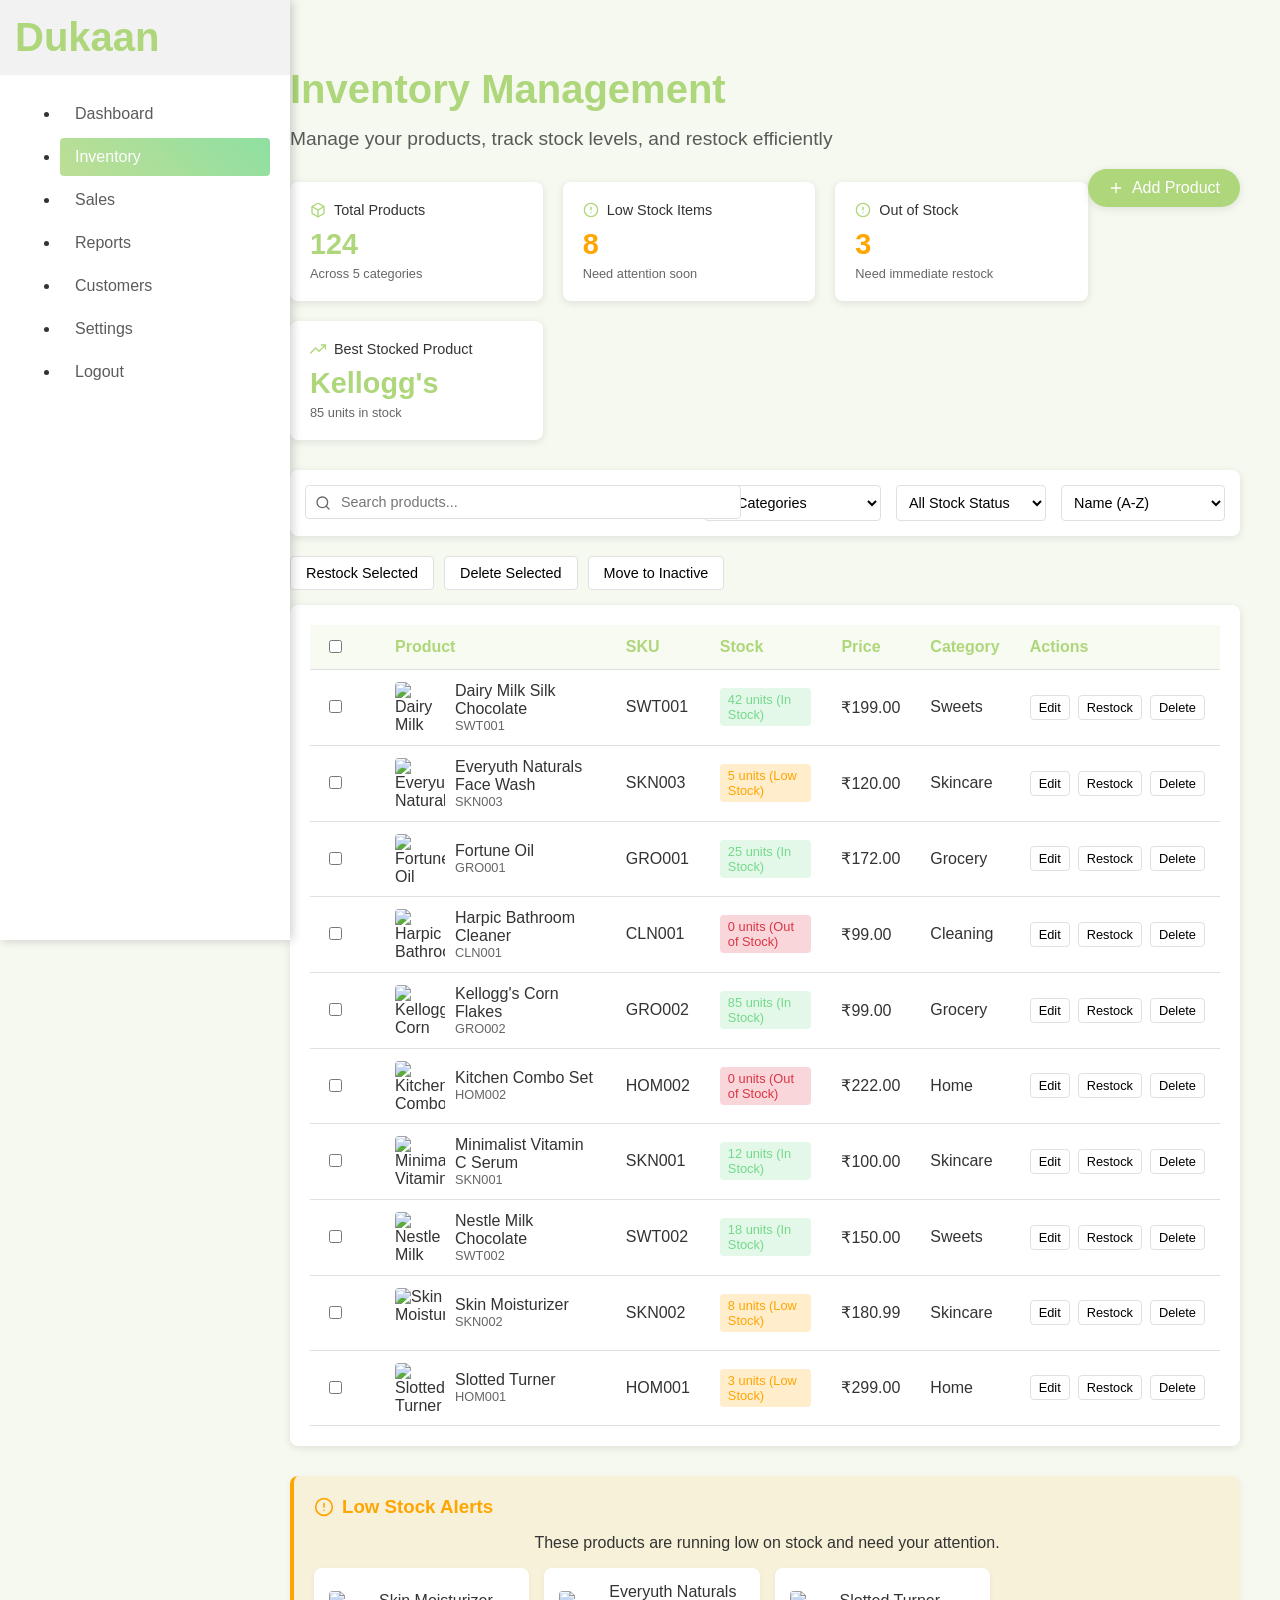
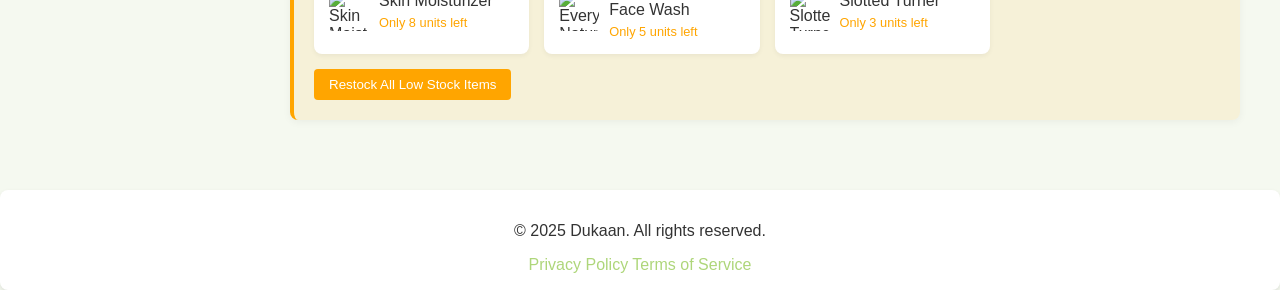
==== Inventory.html @ 8e38083d "Add files via upload" ====
<!DOCTYPE html>
<html lang="en">
<head>
    <meta charset="UTF-8">
    <meta name="viewport" content="width=device-width, initial-scale=1.0">
    <title>Inventory - Dukaan</title>
    <link rel="stylesheet" href="styles.css">
    <link rel="icon" href="fevicon.png" type="image/png">
    <style>
        /* Inventory Page Specific Styles */
        .inventory-cards {
            display: grid;
            grid-template-columns: repeat(auto-fill, minmax(240px, 1fr));
            gap: 20px;
            margin-bottom: 30px;
        }

        .inventory-card {
            background-color: var(--card-bg-color);
            border-radius: 8px;
            padding: 20px;
            box-shadow: 0 2px 8px rgba(0, 0, 0, 0.1);
            transition: all 0.3s ease;
        }

        .inventory-card:hover {
            transform: translateY(-5px);
            box-shadow: 0 5px 15px rgba(0, 0, 0, 0.1);
        }

        .inventory-card-title {
            font-size: 0.9rem;
            color: var(--text-color);
            margin-bottom: 10px;
            display: flex;
            align-items: center;
        }

        .inventory-card-title svg {
            margin-right: 8px;
            color: var(--primary-color);
        }

        .inventory-card-value {
            font-size: 1.8rem;
            font-weight: bold;
            color: var(--primary-color);
            margin-bottom: 5px;
        }

        .inventory-card.warning .inventory-card-value {
            color: var(--accent-color);
        }

        .inventory-card-desc {
            font-size: 0.8rem;
            color: #666;
        }

        .add-product-btn {
            position: sticky;
            top: 20px;
            float: right;
            background-color: var(--primary-color);
            color: white;
            border: none;
            border-radius: 50px;
            padding: 10px 20px;
            font-size: 1rem;
            cursor: pointer;
            display: flex;
            align-items: center;
            box-shadow: 0 2px 10px rgba(0, 0, 0, 0.1);
            transition: all 0.3s ease;
            z-index: 100;
        }

        .add-product-btn:hover {
            background-color: var(--secondary-color);
            transform: scale(1.05);
        }

        .add-product-btn svg {
            margin-right: 8px;
        }

        .inventory-filters {
            display: flex;
            flex-wrap: wrap;
            gap: 15px;
            margin-bottom: 20px;
            background-color: var(--card-bg-color);
            border-radius: 8px;
            padding: 15px;
            box-shadow: 0 2px 8px rgba(0, 0, 0, 0.1);
        }

        .search-bar {
            flex: 1;
            min-width: 200px;
            position: relative;
        }

        .search-bar input {
            width: 100%;
            padding: 8px 15px 8px 35px;
            border: 1px solid var(--border-color);
            border-radius: 4px;
            font-size: 0.9rem;
        }

        .search-bar svg {
            position: absolute;
            left: 10px;
            top: 50%;
            transform: translateY(-50%);
            color: #666;
        }

        .filter-select {
            min-width: 150px;
        }

        .filter-select select {
            width: 100%;
            padding: 8px;
            border: 1px solid var(--border-color);
            border-radius: 4px;
            font-size: 0.9rem;
            background-color: white;
        }

        .inventory-table-container {
            overflow-x: auto;
            background-color: var(--card-bg-color);
            border-radius: 8px;
            padding: 20px;
            box-shadow: 0 2px 8px rgba(0, 0, 0, 0.1);
            margin-bottom: 30px;
        }

        .inventory-table {
            width: 100%;
            border-collapse: collapse;
        }

        .inventory-table th,
        .inventory-table td {
            padding: 12px 15px;
            text-align: left;
            border-bottom: 1px solid var(--border-color);
        }

        .inventory-table th {
            background-color: rgba(174, 214, 122, 0.1);
            font-weight: 600;
            color: var(--primary-color);
            position: sticky;
            top: 0;
        }

        .inventory-table tr:hover {
            background-color: rgba(174, 214, 122, 0.05);
        }

        .product-image {
            width: 50px;
            height: 50px;
            border-radius: 4px;
            object-fit: cover;
        }

        .product-name {
            font-weight: 500;
            color: var(--text-color);
        }

        .product-sku {
            font-size: 0.8rem;
            color: #666;
        }

        .stock-status {
            display: inline-block;
            padding: 4px 8px;
            border-radius: 4px;
            font-size: 0.8rem;
            font-weight: 500;
        }

        .stock-status.in-stock {
            background-color: rgba(115, 217, 139, 0.2);
            color: var(--secondary-color);
        }

        .stock-status.low-stock {
            background-color: rgba(255, 165, 0, 0.2);
            color: var(--accent-color);
        }

        .stock-status.out-of-stock {
            background-color: rgba(220, 53, 69, 0.2);
            color: #dc3545;
        }

        .action-buttons {
            display: flex;
            gap: 8px;
        }

        .action-btn {
            background-color: transparent;
            border: 1px solid var(--border-color);
            border-radius: 4px;
            padding: 4px 8px;
            font-size: 0.8rem;
            cursor: pointer;
            transition: all 0.3s ease;
        }

        .action-btn:hover {
            background-color: var(--primary-color);
            border-color: var(--primary-color);
            color: white;
        }

        .action-btn.edit:hover {
            background-color: #3A86FF;
            border-color: #3A86FF;
        }

        .action-btn.delete:hover {
            background-color: #dc3545;
            border-color: #dc3545;
        }

        .bulk-actions {
            display: flex;
            gap: 10px;
            margin-bottom: 15px;
        }

        .bulk-action-btn {
            background-color: var(--card-bg-color);
            border: 1px solid var(--border-color);
            border-radius: 4px;
            padding: 8px 15px;
            font-size: 0.9rem;
            cursor: pointer;
            transition: all 0.3s ease;
        }

        .bulk-action-btn:hover {
            background-color: var(--primary-color);
            border-color: var(--primary-color);
            color: white;
        }

        .bulk-action-btn.delete:hover {
            background-color: #dc3545;
            border-color: #dc3545;
        }

        .checkbox-cell {
            width: 40px;
            text-align: center;
        }

        .low-stock-alerts {
            background-color: rgba(255, 165, 0, 0.1);
            border-left: 4px solid var(--accent-color);
            border-radius: 8px;
            padding: 20px;
            margin-bottom: 30px;
            box-shadow: 0 2px 8px rgba(0, 0, 0, 0.05);
        }

        .low-stock-alerts h3 {
            margin-top: 0;
            margin-bottom: 15px;
            color: var(--accent-color);
            display: flex;
            align-items: center;
        }

        .low-stock-alerts h3 svg {
            margin-right: 8px;
        }

        .low-stock-items {
            display: grid;
            grid-template-columns: repeat(auto-fill, minmax(200px, 1fr));
            gap: 15px;
            margin-top: 15px;
        }

        .low-stock-item {
            background-color: white;
            border-radius: 8px;
            padding: 15px;
            display: flex;
            align-items: center;
            box-shadow: 0 2px 5px rgba(0, 0, 0, 0.05);
        }

        .low-stock-item img {
            width: 40px;
            height: 40px;
            border-radius: 4px;
            object-fit: cover;
            margin-right: 10px;
        }

        .low-stock-item-info {
            flex: 1;
        }

        .low-stock-item-name {
            font-weight: 500;
            margin-bottom: 5px;
        }

        .low-stock-item-stock {
            font-size: 0.8rem;
            color: var(--accent-color);
        }

        .restock-btn {
            background-color: var(--accent-color);
            color: white;
            border: none;
            border-radius: 4px;
            padding: 8px 15px;
            cursor: pointer;
            transition: all 0.3s ease;
            margin-top: 15px;
        }

        .restock-btn:hover {
            background-color: #e69500;
            transform: scale(1.05);
        }

        /* Modal styles */
        .modal {
            display: none;
            position: fixed;
            top: 0;
            left: 0;
            width: 100%;
            height: 100%;
            background-color: rgba(0, 0, 0, 0.5);
            z-index: 1000;
            overflow-y: auto;
        }

        .modal-content {
            background-color: var(--card-bg-color);
            margin: 50px auto;
            padding: 30px;
            border-radius: 8px;
            max-width: 600px;
            width: 90%;
            box-shadow: 0 5px 15px rgba(0, 0, 0, 0.2);
            position: relative;
        }

        .close-modal {
            position: absolute;
            top: 15px;
            right: 15px;
            font-size: 1.5rem;
            cursor: pointer;
            color: #666;
            transition: color 0.3s ease;
        }

        .close-modal:hover {
            color: #333;
        }

        .modal-title {
            margin-top: 0;
            margin-bottom: 20px;
            color: var(--primary-color);
        }

        .form-group {
            margin-bottom: 20px;
        }

        .form-group label {
            display: block;
            margin-bottom: 5px;
            font-weight: 500;
        }

        .form-group input,
        .form-group select,
        .form-group textarea {
            width: 100%;
            padding: 10px;
            border: 1px solid var(--border-color);
            border-radius: 4px;
            font-size: 0.9rem;
        }

        .form-group input:focus,
        .form-group select:focus,
        .form-group textarea:focus {
            outline: none;
            border-color: var(--primary-color);
            box-shadow: 0 0 0 2px rgba(174, 214, 122, 0.2);
        }

        .form-row {
            display: flex;
            gap: 15px;
        }

        .form-row .form-group {
            flex: 1;
        }

        .submit-btn {
            background-color: var(--primary-color);
            color: white;
            border: none;
            border-radius: 4px;
            padding: 10px 20px;
            cursor: pointer;
            transition: all 0.3s ease;
        }

        .submit-btn:hover {
            background-color: var(--secondary-color);
            transform: scale(1.05);
        }
    </style>
</head>
<body>
    <div id="loader" class="loader">
        <div class="glowing-text">Dukaan</div>
    </div>

    <button class="nav-toggle" id="navToggle" aria-label="Toggle navigation">
        <svg xmlns="http://www.w3.org/2000/svg" width="24" height="24" viewBox="0 0 24 24" fill="none" stroke="currentColor" stroke-width="2" stroke-linecap="round" stroke-linejoin="round">
            <line x1="3" y1="12" x2="21" y2="12"></line>
            <line x1="3" y1="6" x2="21" y2="6"></line>
            <line x1="3" y1="18" x2="21" y2="18"></line>
        </svg>
    </button>

    <div class="dashboard-container">
        <div class="sidebar" id="sidebar">
            <h3>Dukaan</h3>
            <ul class="nav flex-column">
                <li class="nav-item">
                    <a class="nav-link" href="retailer-dashboard.html">Dashboard</a>
                </li>
                <li class="nav-item">
                    <a class="nav-link active" href="Inventory.html">Inventory</a>
                </li>
                <li class="nav-item">
                    <a class="nav-link" href="Sales.html">Sales</a>
                </li>
                <li class="nav-item">
                    <a class="nav-link" href="Reports.html">Reports</a>
                </li>
                <li class="nav-item">
                    <a class="nav-link" href="#">Customers</a>
                </li>
                <li class="nav-item">
                    <a class="nav-link" href="#">Settings</a>
                </li>
                <li class="nav-item">
                    <a class="nav-link" href="index.html">Logout</a>
                </li>
            </ul>
        </div>

        <div class="main-content">
            <div class="dashboard-header">
                <h1>Inventory Management</h1>
                <p>Manage your products, track stock levels, and restock efficiently</p>
                
                <button class="add-product-btn" onclick="openAddProductModal()">
                    <svg xmlns="http://www.w3.org/2000/svg" width="16" height="16" viewBox="0 0 24 24" fill="none" stroke="currentColor" stroke-width="2" stroke-linecap="round" stroke-linejoin="round">
                        <line x1="12" y1="5" x2="12" y2="19"></line>
                        <line x1="5" y1="12" x2="19" y2="12"></line>
                    </svg>
                    Add Product
                </button>
            </div>

            <!-- Inventory Overview Section -->
            <section class="inventory-cards">
                <div class="inventory-card">
                    <div class="inventory-card-title">
                        <svg xmlns="http://www.w3.org/2000/svg" width="16" height="16" viewBox="0 0 24 24" fill="none" stroke="currentColor" stroke-width="2" stroke-linecap="round" stroke-linejoin="round">
                            <path d="M21 16V8a2 2 0 0 0-1-1.73l-7-4a2 2 0 0 0-2 0l-7 4A2 2 0 0 0 3 8v8a2 2 0 0 0 1 1.73l7 4a2 2 0 0 0 2 0l7-4A2 2 0 0 0 21 16z"></path>
                            <polyline points="3.27 6.96 12 12.01 20.73 6.96"></polyline>
                            <line x1="12" y1="22.08" x2="12" y2="12"></line>
                        </svg>
                        Total Products
                    </div>
                    <div class="inventory-card-value">124</div>
                    <div class="inventory-card-desc">Across 5 categories</div>
                </div>

                <div class="inventory-card warning">
                    <div class="inventory-card-title">
                        <svg xmlns="http://www.w3.org/2000/svg" width="16" height="16" viewBox="0 0 24 24" fill="none" stroke="currentColor" stroke-width="2" stroke-linecap="round" stroke-linejoin="round">
                            <circle cx="12" cy="12" r="10"></circle>
                            <line x1="12" y1="8" x2="12" y2="12"></line>
                            <line x1="12" y1="16" x2="12.01" y2="16"></line>
                        </svg>
                        Low Stock Items
                    </div>
                    <div class="inventory-card-value">8</div>
                    <div class="inventory-card-desc">Need attention soon</div>
                </div>

                <div class="inventory-card warning">
                    <div class="inventory-card-title">
                        <svg xmlns="http://www.w3.org/2000/svg" width="16" height="16" viewBox="0 0 24 24" fill="none" stroke="currentColor" stroke-width="2" stroke-linecap="round" stroke-linejoin="round">
                            <circle cx="12" cy="12" r="10"></circle>
                            <line x1="12" y1="8" x2="12" y2="12"></line>
                            <line x1="12" y1="16" x2="12.01" y2="16"></line>
                        </svg>
                        Out of Stock
                    </div>
                    <div class="inventory-card-value">3</div>
                    <div class="inventory-card-desc">Need immediate restock</div>
                </div>

                <div class="inventory-card">
                    <div class="inventory-card-title">
                        <svg xmlns="http://www.w3.org/2000/svg" width="16" height="16" viewBox="0 0 24 24" fill="none" stroke="currentColor" stroke-width="2" stroke-linecap="round" stroke-linejoin="round">
                            <polyline points="23 6 13.5 15.5 8.5 10.5 1 18"></polyline>
                            <polyline points="17 6 23 6 23 12"></polyline>
                        </svg>
                        Best Stocked Product
                    </div>
                    <div class="inventory-card-value">Kellogg's</div>
                    <div class="inventory-card-desc">85 units in stock</div>
                </div>
            </section>

            <!-- Inventory Filters Section -->
            <section class="inventory-filters">
                <div class="search-bar">
                    <svg xmlns="http://www.w3.org/2000/svg" width="16" height="16" viewBox="0 0 24 24" fill="none" stroke="currentColor" stroke-width="2" stroke-linecap="round" stroke-linejoin="round">
                        <circle cx="11" cy="11" r="8"></circle>
                        <line x1="21" y1="21" x2="16.65" y2="16.65"></line>
                    </svg>
                    <input type="text" placeholder="Search products..." id="searchInput" oninput="filterProducts()">
                </div>
                <div class="filter-select">
                    <select id="categoryFilter" onchange="filterProducts()">
                        <option value="">All Categories</option>
                        <option value="Grocery">Grocery</option>
                        <option value="Skincare">Skincare</option>
                        <option value="Sweets">Sweets</option>
                        <option value="Cleaning">Cleaning & Sanitation</option>
                        <option value="Home">Home & Kitchen</option>
                    </select>
                </div>
                <div class="filter-select">
                    <select id="stockFilter" onchange="filterProducts()">
                        <option value="">All Stock Status</option>
                        <option value="in-stock">In Stock</option>
                        <option value="low-stock">Low Stock</option>
                        <option value="out-of-stock">Out of Stock</option>
                    </select>
                </div>
                <div class="filter-select">
                    <select id="sortBy" onchange="filterProducts()">
                        <option value="name-asc">Name (A-Z)</option>
                        <option value="name-desc">Name (Z-A)</option>
                        <option value="stock-asc">Stock (Low to High)</option>
                        <option value="stock-desc">Stock (High to Low)</option>
                        <option value="price-asc">Price (Low to High)</option>
                        <option value="price-desc">Price (High to Low)</option>
                    </select>
                </div>
            </section>

            <!-- Bulk Actions Section -->
            <section class="bulk-actions">
                <button class="bulk-action-btn" onclick="bulkRestock()">Restock Selected</button>
                <button class="bulk-action-btn delete" onclick="bulkDelete()">Delete Selected</button>
                <button class="bulk-action-btn" onclick="bulkInactive()">Move to Inactive</button>
            </section>

            <!-- Product Management Table -->
            <section class="inventory-table-container">
                <table class="inventory-table">
                    <thead>
                        <tr>
                            <th class="checkbox-cell">
                                <input type="checkbox" id="selectAll" onchange="toggleSelectAll()">
                            </th>
                            <th>Product</th>
                            <th>SKU</th>
                            <th>Stock</th>
                            <th>Price</th>
                            <th>Category</th>
                            <th>Actions</th>
                        </tr>
                    </thead>
                    <tbody id="productTableBody">
                        <!-- Product rows will be dynamically inserted here -->
                    </tbody>
                </table>
            </section>

            <!-- Low Stock Alerts Section -->
            <section class="low-stock-alerts">
                <h3>
                    <svg xmlns="http://www.w3.org/2000/svg" width="20" height="20" viewBox="0 0 24 24" fill="none" stroke="currentColor" stroke-width="2" stroke-linecap="round" stroke-linejoin="round">
                        <circle cx="12" cy="12" r="10"></circle>
                        <line x1="12" y1="8" x2="12" y2="12"></line>
                        <line x1="12" y1="16" x2="12.01" y2="16"></line>
                    </svg>
                    Low Stock Alerts
                </h3>
                <p>These products are running low on stock and need your attention.</p>
                <div class="low-stock-items" id="lowStockItems">
                    <!-- Low stock items will be dynamically inserted here -->
                </div>
                <button class="restock-btn" onclick="restockAll()">Restock All Low Stock Items</button>
            </section>
        </div>
    </div>

    <!-- Add Product Modal -->
    <div id="addProductModal" class="modal">
        <div class="modal-content">
            <span class="close-modal" onclick="closeAddProductModal()">&times;</span>
            <h2 class="modal-title">Add New Product</h2>
            <form id="addProductForm" onsubmit="addProduct(event)">
                <div class="form-group">
                    <label for="productName">Product Name</label>
                    <input type="text" id="productName" required>
                </div>
                <div class="form-row">
                    <div class="form-group">
                        <label for="productSKU">SKU</label>
                        <input type="text" id="productSKU" required>
                    </div>
                    <div class="form-group">
                        <label for="productCategory">Category</label>
                        <select id="productCategory" required>
                            <option value="">Select Category</option>
                            <option value="Grocery">Grocery</option>
                            <option value="Skincare">Skincare</option>
                            <option value="Sweets">Sweets</option>
                            <option value="Cleaning">Cleaning & Sanitation</option>
                            <option value="Home">Home & Kitchen</option>
                        </select>
                    </div>
                </div>
                <div class="form-row">
                    <div class="form-group">
                        <label for="productPrice">Price (₹)</label>
                        <input type="number" id="productPrice" min="0" step="0.01" required>
                    </div>
                    <div class="form-group">
                        <label for="productStock">Initial Stock</label>
                        <input type="number" id="productStock" min="0" required>
                    </div>
                </div>
                <div class="form-group">
                    <label for="productImage">Product Image URL</label>
                    <input type="text" id="productImage" placeholder="https://example.com/image.jpg">
                </div>
                <div class="form-group">
                    <label for="productDescription">Description</label>
                    <textarea id="productDescription" rows="3"></textarea>
                </div>
                <button type="submit" class="submit-btn">Add Product</button>
            </form>
        </div>
    </div>

    <footer class="footer">
        <div class="container-fluid">
            <p class="mb-1">&copy; 2025 Dukaan. All rights reserved.</p>
            <div class="text-muted small">
                <a href="#" class="text-decoration-none me-3">Privacy Policy</a>
                <a href="#" class="text-decoration-none">Terms of Service</a>
            </div>
        </div>
    </footer>

    <script>
        // Loader animation
        window.addEventListener('load', function() {
            document.getElementById('loader').style.display = 'none';
        });

        // Mobile navigation toggle
        document.addEventListener('DOMContentLoaded', function() {
            const navToggle = document.getElementById('navToggle');
            const sidebar = document.getElementById('sidebar');

            navToggle.addEventListener('click', function() {
                sidebar.classList.toggle('open');
            });

            document.addEventListener('click', function(e) {
                if (window.innerWidth <= 768 && 
                    !e.target.closest('#sidebar') && 
                    !e.target.closest('#navToggle')) {
                    sidebar.classList.remove('open');
                }
            });

            // Initialize product data
            loadProductData();
        });

        // Sample product data
        const products = [
            { id: 1, name: 'Fortune Oil', sku: 'GRO001', stock: 25, price: 172.00, category: 'Grocery', image: 'https://instamart-media-assets.swiggy.com/swiggy/image/upload/fl_lossy,f_auto,q_auto,h_600/ua3kmc9rw870bwnbzdaa' },
            { id: 2, name: 'Kellogg\'s Corn Flakes', sku: 'GRO002', stock: 85, price: 99.00, category: 'Grocery', image: 'https://instamart-media-assets.swiggy.com/swiggy/image/upload/fl_lossy,f_auto,q_auto,h_600/kpag3dop5kdhg1zxlpjg' },
            { id: 3, name: 'Dairy Milk Silk Chocolate', sku: 'SWT001', stock: 42, price: 199.00, category: 'Sweets', image: 'https://instamart-media-assets.swiggy.com/swiggy/image/upload/fl_lossy,f_auto,q_auto,h_600/NI_CATALOG/IMAGES/CIW/2025/2/26/30869600-edc1-4a7e-9b64-8a89ee0a4ff3_47518_1.png' },
            { id: 4, name: 'Nestle Milk Chocolate', sku: 'SWT002', stock: 18, price: 150.00, category: 'Sweets', image: 'https://instamart-media-assets.swiggy.com/swiggy/image/upload/fl_lossy,f_auto,q_auto,h_600/NI_CATALOG/IMAGES/CIW/2024/11/15/00de4990-6951-46f4-a639-a4695a3f1dcb_201530_1.png' },
            { id: 5, name: 'Minimalist Vitamin C Serum', sku: 'SKN001', stock: 12, price: 100.00, category: 'Skincare', image: 'https://instamart-media-assets.swiggy.com/swiggy/image/upload/fl_lossy,f_auto,q_auto,h_600/85625ef50ade3dd6c4efd916960957c7' },
            { id: 6, name: 'Skin Moisturizer', sku: 'SKN002', stock: 8, price: 180.99, category: 'Skincare', image: 'https://instamart-media-assets.swiggy.com/swiggy/image/upload/fl_lossy,f_auto,q_auto,h_600/c2c6f782249d6e38f399c0362afeb6fc' },
            { id: 7, name: 'Everyuth Naturals Face Wash', sku: 'SKN003', stock: 5, price: 120.00, category: 'Skincare', image: 'https://instamart-media-assets.swiggy.com/swiggy/image/upload/fl_lossy,f_auto,q_auto,h_600/NI_CATALOG/IMAGES/CIW/2024/5/17/3d292b0a-be81-4ad9-9341-5b0e91b86acf_facewash_XS16HPWM7D_MN.png' },
            { id: 8, name: 'Harpic Bathroom Cleaner', sku: 'CLN001', stock: 0, price: 99.00, category: 'Cleaning', image: 'https://instamart-media-assets.swiggy.com/swiggy/image/upload/fl_lossy,f_auto,q_auto,h_600/cdfd53161f3fd38f8e41bc0bf2bc6418' },
            { id: 9, name: 'Slotted Turner', sku: 'HOM001', stock: 3, price: 299.00, category: 'Home', image: 'https://instamart-media-assets.swiggy.com/swiggy/image/upload/fl_lossy,f_auto,q_auto,h_600/NI_CATALOG/IMAGES/CIW/2024/7/16/2e157b92-4ee8-44dd-8ee4-be45af033b43_miscellaneous_VO9FV2BXP3_MN.png' },
            { id: 10, name: 'Kitchen Combo Set', sku: 'HOM002', stock: 0, price: 222.00, category: 'Home', image: 'https://instamart-media-assets.swiggy.com/swiggy/image/upload/fl_lossy,f_auto,q_auto/NI_CATALOG/IMAGES/CIW/2024/7/16/b13da121-0753-4868-96e7-8b18a43b64ce_miscellaneous_OC6BRYUAX8_MN.png' }
        ];

        // Load product data into the table
        function loadProductData() {
            const tableBody = document.getElementById('productTableBody');
            tableBody.innerHTML = '';
            
            const filteredProducts = filterProductsData();
            
            filteredProducts.forEach(product => {
                const row = document.createElement('tr');
                
                // Determine stock status
                let stockStatus = 'in-stock';
                let stockStatusText = 'In Stock';
                
                if (product.stock === 0) {
                    stockStatus = 'out-of-stock';
                    stockStatusText = 'Out of Stock';
                } else if (product.stock <= 10) {
                    stockStatus = 'low-stock';
                    stockStatusText = 'Low Stock';
                }
                
                row.innerHTML = `
                    <td class="checkbox-cell">
                        <input type="checkbox" class="product-checkbox" data-id="${product.id}">
                    </td>
                    <td>
                        <div style="display: flex; align-items: center;">
                            <img src="${product.image}" alt="${product.name}" class="product-image">
                            <div style="margin-left: 10px;">
                                <div class="product-name">${product.name}</div>
                                <div class="product-sku">${product.sku}</div>
                            </div>
                        </div>
                    </td>
                    <td>${product.sku}</td>
                    <td><span class="stock-status ${stockStatus}">${product.stock} units (${stockStatusText})</span></td>
                    <td>₹${product.price.toFixed(2)}</td>
                    <td>${product.category}</td>
                    <td>
                        <div class="action-buttons">
                            <button class="action-btn edit" onclick="editProduct(${product.id})">Edit</button>
                            <button class="action-btn" onclick="restockProduct(${product.id})">Restock</button>
                            <button class="action-btn delete" onclick="deleteProduct(${product.id})">Delete</button>
                        </div>
                    </td>
                `;
                
                tableBody.appendChild(row);
            });
            
            // Load low stock items
            loadLowStockItems();
        }

        // Filter products based on search and filters
        function filterProductsData() {
            const searchTerm = document.getElementById('searchInput').value.toLowerCase();
            const categoryFilter = document.getElementById('categoryFilter').value;
            const stockFilter = document.getElementById('stockFilter').value;
            const sortBy = document.getElementById('sortBy').value;
            
            let filteredProducts = [...products];
            
            // Apply search filter
            if (searchTerm) {
                filteredProducts = filteredProducts.filter(product => 
                    product.name.toLowerCase().includes(searchTerm) || 
                    product.sku.toLowerCase().includes(searchTerm) ||
                    product.category.toLowerCase().includes(searchTerm)
                );
            }
            
            // Apply category filter
            if (categoryFilter) {
                filteredProducts = filteredProducts.filter(product => 
                    product.category.includes(categoryFilter)
                );
            }
            
            // Apply stock filter
            if (stockFilter) {
                if (stockFilter === 'in-stock') {
                    filteredProducts = filteredProducts.filter(product => product.stock > 10);
                } else if (stockFilter === 'low-stock') {
                    filteredProducts = filteredProducts.filter(product => product.stock > 0 && product.stock <= 10);
                } else if (stockFilter === 'out-of-stock') {
                    filteredProducts = filteredProducts.filter(product => product.stock === 0);
                }
            }
            
            // Apply sorting
            if (sortBy) {
                const [field, direction] = sortBy.split('-');
                
                filteredProducts.sort((a, b) => {
                    if (field === 'name') {
                        return direction === 'asc' 
                            ? a.name.localeCompare(b.name) 
                            : b.name.localeCompare(a.name);
                    } else if (field === 'stock') {
                        return direction === 'asc' 
                            ? a.stock - b.stock 
                            : b.stock - a.stock;
                    } else if (field === 'price') {
                        return direction === 'asc' 
                            ? a.price - b.price 
                            : b.price - a.price;
                    }
                    return 0;
                });
            }
            
            return filteredProducts;
        }

        // Filter products (triggered by search/filter changes)
        function filterProducts() {
            loadProductData();
        }

        // Load low stock items
        function loadLowStockItems() {
            const lowStockContainer = document.getElementById('lowStockItems');
            lowStockContainer.innerHTML = '';
            
            const lowStockProducts = products.filter(product => product.stock > 0 && product.stock <= 10);
            
            if (lowStockProducts.length === 0) {
                lowStockContainer.innerHTML = '<p>No low stock items at the moment.</p>';
                return;
            }
            
            lowStockProducts.forEach(product => {
                const item = document.createElement('div');
                item.className = 'low-stock-item';
                
                item.innerHTML = `
                    <img src="${product.image}" alt="${product.name}">
                    <div class="low-stock-item-info">
                        <div class="low-stock-item-name">${product.name}</div>
                        <div class="low-stock-item-stock">Only ${product.stock} units left</div>
                    </div>
                `;
                
                lowStockContainer.appendChild(item);
            });
        }

        // Toggle select all checkboxes
        function toggleSelectAll() {
            const selectAll = document.getElementById('selectAll');
            const checkboxes = document.querySelectorAll('.product-checkbox');
            
            checkboxes.forEach(checkbox => {
                checkbox.checked = selectAll.checked;
            });
        }

        // Get selected product IDs
        function getSelectedProductIds() {
            const checkboxes = document.querySelectorAll('.product-checkbox:checked');
            return Array.from(checkboxes).map(checkbox => parseInt(checkbox.getAttribute('data-id')));
        }

        // Bulk restock action
        function bulkRestock() {
            const selectedIds = getSelectedProductIds();
            
            if (selectedIds.length === 0) {
                alert('Please select at least one product to restock.');
                return;
            }
            
            const confirmRestock = confirm(`Are you sure you want to restock ${selectedIds.length} selected products?`);
            
            if (confirmRestock) {
                // In a real application, this would send a request to the server
                // For this demo, we'll just update the local data
                selectedIds.forEach(id => {
                    const product = products.find(p => p.id === id);
                    if (product) {
                        product.stock += 20; // Add 20 units to stock
                    }
                });
                
                alert(`Successfully restocked ${selectedIds.length} products.`);
                loadProductData();
            }
        }

        // Bulk delete action
        function bulkDelete() {
            const selectedIds = getSelectedProductIds();
            
            if (selectedIds.length === 0) {
                alert('Please select at least one product to delete.');
                return;
            }
            
            const confirmDelete = confirm(`Are you sure you want to delete ${selectedIds.length} selected products? This action cannot be undone.`);
            
            if (confirmDelete) {
                // In a real application, this would send a request to the server
                // For this demo, we'll just update the local data
                selectedIds.forEach(id => {
                    const index = products.findIndex(p => p.id === id);
                    if (index !== -1) {
                        products.splice(index, 1);
                    }
                });
                
                alert(`Successfully deleted ${selectedIds.length} products.`);
                loadProductData();
            }
        }

        // Bulk move to inactive action
        function bulkInactive() {
            const selectedIds = getSelectedProductIds();
            
            if (selectedIds.length === 0) {
                alert('Please select at least one product to move to inactive.');
                return;
            }
            
            const confirmMove = confirm(`Are you sure you want to move ${selectedIds.length} selected products to inactive?`);
            
            if (confirmMove) {
                // In a real application, this would send a request to the server
                // For this demo, we'll just show an alert
                alert(`Successfully moved ${selectedIds.length} products to inactive.`);
                loadProductData();
            }
        }

        // Restock all low stock items
        function restockAll() {
            const lowStockProducts = products.filter(product => product.stock > 0 && product.stock <= 10);
            
            if (lowStockProducts.length === 0) {
                alert('No low stock items to restock.');
                return;
            }
            
            const confirmRestock = confirm(`Are you sure you want to restock all ${lowStockProducts.length} low stock items?`);
            
            if (confirmRestock) {
                // In a real application, this would send a request to the server
                // For this demo, we'll just update the local data
                lowStockProducts.forEach(product => {
                    product.stock += 20; // Add 20 units to stock
                });
                
                alert(`Successfully restocked ${lowStockProducts.length} products.`);
                loadProductData();
            }
        }

        // Individual product actions
        function editProduct(id) {
            alert(`Edit product with ID: ${id}`);
            // In a real application, this would open a modal with the product details
        }

        function restockProduct(id) {
            const product = products.find(p => p.id === id);
            
            if (product) {
                product.stock += 20; // Add 20 units to stock
                alert(`Successfully restocked ${product.name}.`);
                loadProductData();
            }
        }

        function deleteProduct(id) {
            const confirmDelete = confirm('Are you sure you want to delete this product? This action cannot be undone.');
            
            if (confirmDelete) {
                const index = products.findIndex(p => p.id === id);
                
                if (index !== -1) {
                    products.splice(index, 1);
                    alert('Product deleted successfully.');
                    loadProductData();
                }
            }
        }

        // Add product modal functions
        function openAddProductModal() {
            document.getElementById('addProductModal').style.display = 'block';
        }

        function closeAddProductModal() {
            document.getElementById('addProductModal').style.display = 'none';
            document.getElementById('addProductForm').reset();
        }

        function addProduct(event) {
            event.preventDefault();
            
            const name = document.getElementById('productName').value;
            const sku = document.getElementById('productSKU').value;
            const category = document.getElementById('productCategory').value;
            const price = parseFloat(document.getElementById('productPrice').value);
            const stock = parseInt(document.getElementById('productStock').value);
            const image = document.getElementById('productImage').value || 'https://via.placeholder.com/100';
            
            // Generate a new ID (in a real application, this would be handled by the server)
            const newId = Math.max(...products.map(p => p.id)) + 1;
            
            // Add the new product to the array
            products.push({
                id: newId,
                name,
                sku,
                category,
                price,
                stock,
                image
            });
            
            alert('Product added successfully!');
            closeAddProductModal();
            loadProductData();
        }
    </script>
</body>
</html>
---- styles.css ----
:root {
  --primary-color: #aed67a; /* Updated to match requested color */
  --secondary-color: #73d98b; /* Updated to match requested color */
  --bg-color: #f5f9f0; /* Light green background */
  --card-bg-color: #ffffff; /* White card background */
  --text-color: #333333; /* Dark text */
  --accent-color: #ffa500; /* Orange for alerts */
  --border-color: #e0e0e0; /* Light border color */
  --shadow-color: rgba(0, 0, 0, 0.1); /* Shadow color */
}

html,
body {
  height: 100%;
  margin: 0;
  padding: 0;
  font-family: "Segoe UI", Tahoma, Geneva, Verdana, sans-serif;
}

body {
  display: flex;
  flex-direction: column;
  background-color: var(--bg-color);
  color: var(--text-color);
}

.main-content {
  flex: 1;
}

footer {
  flex-shrink: 0;
  text-align: center;
  padding: 1rem 0;
  background-color: var(--card-bg-color);
  border: none;
  border-radius: 8px;
  box-shadow: 0 2px 4px rgba(0, 0, 0, 0.1);
  margin-top: auto;
}

.btn-primary {
  background-color: var(--primary-color);
  border-color: var(--primary-color);
  color: white;
  padding: 8px 16px;
  border-radius: 4px;
  cursor: pointer;
  transition: background-color 0.3s ease;
}

.btn-primary:hover {
  background-color: var(--secondary-color);
  border-color: var(--secondary-color);
}

.container {
  max-width: 1200px;
  margin: 0 auto;
  padding: 1rem;
}

.form-group {
  margin-bottom: 1rem;
}

.form-group label {
  display: block;
  margin-bottom: 0.5rem;
  font-weight: 500;
}

.form-group input {
  width: 100%;
  padding: 0.5rem;
  border: 1px solid #ddd;
  border-radius: 4px;
}

.form-group input:focus {
  outline: none;
  border-color: var(--primary-color);
  box-shadow: 0 0 0 2px rgba(174, 214, 122, 0.2);
}

button[type="submit"] {
  width: 100%;
  padding: 0.75rem;
  margin-top: 1rem;
}

p {
  margin-top: 1rem;
  text-align: center;
}

a {
  color: var(--primary-color);
  text-decoration: none;
}

a:hover {
  color: var(--secondary-color);
  text-decoration: underline;
}

/* Loader styles */
.loader {
  position: fixed;
  top: 0;
  left: 0;
  width: 100%;
  height: 100%;
  background: var(--bg-color);
  display: flex;
  justify-content: center;
  align-items: center;
  z-index: 9999;
}

/* Glowing text animation */
.glow {
  animation: glow 1.5s infinite alternate;
}

@keyframes glow {
  from {
    text-shadow: 0 0 10px var(--primary-color), 0 0 20px var(--primary-color);
  }
  to {
    text-shadow: 0 0 20px var(--primary-color), 0 0 40px var(--primary-color);
  }
}

.dashboard-container {
  padding: 20px;
}

.sidebar {
  position: fixed;
  top: 0;
  left: 0;
  height: 100vh;
  width: 250px;
  background: var(--card-bg-color);
  padding: 20px;
  box-shadow: 2px 0 10px rgba(0, 0, 0, 0.2);
  transition: transform 0.3s ease;
  z-index: 1000;
  color: var(--text-color);
}

.sidebar h3 {
  color: var(--primary-color);
  padding: 15px;
  margin: -20px -20px 20px -20px;
  background: rgba(0, 0, 0, 0.05);
  font-weight: bold;
  font-size: 2.5rem;
}

@media (max-width: 768px) {
  .sidebar {
    transform: translateX(-100%);
  }
  .sidebar.open {
    transform: translateX(0);
  }
}

.nav-link {
  color: var(--text-color);
  padding: 10px 15px;
  margin: 5px 0;
  border-radius: 4px;
  transition: all 0.3s ease;
  opacity: 0.8;
  text-decoration: none;
  display: block;
}

.nav-link:hover {
  color: var(--text-color);
  background: rgba(174, 214, 122, 0.1);
  opacity: 1;
}

.nav-link.active {
  color: #fff;
  background: linear-gradient(45deg, var(--primary-color), var(--secondary-color));
}

.main-content {
  margin-left: 250px;
  padding: 20px;
  transition: margin 0.3s ease;
}

@media (max-width: 768px) {
  .main-content {
    margin-left: 0;
  }
}

.nav-toggle {
  display: none;
  position: fixed;
  top: 20px;
  left: 20px;
  z-index: 1100;
  background: linear-gradient(45deg, var(--primary-color), var(--secondary-color));
  border: none;
  color: white;
  padding: 10px 15px;
  border-radius: 4px;
  cursor: pointer;
  font-size: 1.2rem;
  transition: all 0.3s ease;
  box-shadow: 0 2px 5px rgba(0, 0, 0, 0.2);
}

@media (max-width: 768px) {
  .nav-toggle {
    display: block;
    font-size: 1rem;
    padding: 8px 12px;
  }
}

/* Dashboard specific styles */
.dashboard-header {
  margin-bottom: 2rem;
}

.dashboard-header h1 {
  color: var(--primary-color);
  font-size: 2.5rem;
  margin-bottom: 0.5rem;
}

.dashboard-header p {
  color: var(--text-color);
  font-size: 1.2rem;
  opacity: 0.8;
  text-align: left;
}

.dashboard-quote {
  font-style: italic;
  color: var(--secondary-color);
  margin-top: 0.5rem;
}

.dashboard-grid {
  display: grid;
  grid-template-columns: repeat(auto-fill, minmax(300px, 1fr));
  gap: 1.5rem;
  margin-bottom: 2rem;
}

.dashboard-card {
  background-color: var(--card-bg-color);
  border-radius: 8px;
  box-shadow: 0 2px 10px var(--shadow-color);
  padding: 1.5rem;
  transition: transform 0.3s ease, box-shadow 0.3s ease;
}

.dashboard-card:hover {
  transform: translateY(-5px);
  box-shadow: 0 5px 15px var(--shadow-color);
}

.dashboard-card h3 {
  color: var(--primary-color);
  margin-top: 0;
  margin-bottom: 1rem;
  font-size: 1.2rem;
  display: flex;
  align-items: center;
}

.dashboard-card h3 i {
  margin-right: 0.5rem;
  font-size: 1.4rem;
}

.dashboard-card-content {
  color: var(--text-color);
}

.dashboard-card-footer {
  margin-top: 1rem;
  display: flex;
  justify-content: space-between;
  align-items: center;
  font-size: 0.9rem;
  color: #666;
}

.dashboard-card-large {
  grid-column: span 2;
}

@media (max-width: 992px) {
  .dashboard-card-large {
    grid-column: span 1;
  }
}

.alert {
  background-color: rgba(255, 165, 0, 0.1);
  border-left: 4px solid var(--accent-color);
  padding: 0.75rem 1rem;
  margin-bottom: 1rem;
  border-radius: 4px;
  color: #664d03;
}

.alert-title {
  font-weight: bold;
  margin-bottom: 0.25rem;
}

.alert-content {
  font-size: 0.9rem;
}

.stat-number {
  font-size: 2rem;
  font-weight: bold;
  color: var(--primary-color);
  margin: 0.5rem 0;
}

.stat-label {
  font-size: 0.9rem;
  color: #666;
}

.stat-change {
  font-size: 0.9rem;
  display: flex;
  align-items: center;
}

.stat-change.positive {
  color: var(--secondary-color);
}

.stat-change.negative {
  color: #dc3545;
}

.chart-container {
  width: 100%;
  height: 250px;
  margin-top: 1rem;
}

.progress-bar {
  height: 8px;
  background-color: #e9ecef;
  border-radius: 4px;
  margin-bottom: 0.5rem;
  overflow: hidden;
}

.progress-bar-fill {
  height: 100%;
  background: linear-gradient(45deg, var(--primary-color), var(--secondary-color));
  border-radius: 4px;
  transition: width 0.5s ease;
}

.product-item {
  display: flex;
  align-items: center;
  margin-bottom: 0.75rem;
  padding-bottom: 0.75rem;
  border-bottom: 1px solid var(--border-color);
}

.product-item:last-child {
  margin-bottom: 0;
  padding-bottom: 0;
  border-bottom: none;
}

.product-name {
  flex: 1;
}

.product-value {
  font-weight: bold;
  color: var(--primary-color);
}

.heatmap-grid {
  display: grid;
  grid-template-columns: repeat(7, 1fr);
  gap: 5px;
  margin-top: 1rem;
}

.heatmap-cell {
  aspect-ratio: 1;
  border-radius: 4px;
  transition: transform 0.3s ease;
}

.heatmap-cell:hover {
  transform: scale(1.1);
}

.heatmap-legend {
  display: flex;
  justify-content: space-between;
  margin-top: 0.5rem;
  font-size: 0.8rem;
  color: #666;
}

.widget-controls {
  display: flex;
  gap: 0.5rem;
  margin-bottom: 1rem;
}

.widget-button {
  background-color: var(--card-bg-color);
  border: 1px solid var(--border-color);
  color: var(--text-color);
  padding: 0.5rem 1rem;
  border-radius: 4px;
  cursor: pointer;
  transition: all 0.3s ease;
}

.widget-button:hover {
  background-color: var(--primary-color);
  color: white;
}

.widget-button.active {
  background-color: var(--primary-color);
  color: white;
}

.notification-list {
  max-height: 300px;
  overflow-y: auto;
}

.notification-item {
  padding: 0.75rem 0;
  border-bottom: 1px solid var(--border-color);
}

.notification-item:last-child {
  border-bottom: none;
}

.notification-time {
  font-size: 0.8rem;
  color: #666;
  margin-top: 0.25rem;
}

/* Table styles */
.data-table {
  width: 100%;
  border-collapse: collapse;
  margin-top: 1rem;
}

.data-table th,
.data-table td {
  padding: 0.75rem;
  text-align: left;
  border-bottom: 1px solid var(--border-color);
}

.data-table th {
  background-color: rgba(174, 214, 122, 0.1);
  font-weight: 600;
  color: var(--primary-color);
}

.data-table tr:hover {
  background-color: rgba(174, 214, 122, 0.05);
}

/* Expiry indicator */
.expiry-indicator {
  display: inline-block;
  width: 10px;
  height: 10px;
  border-radius: 50%;
  margin-right: 5px;
}

.expiry-soon {
  background-color: var(--accent-color);
}

.expiry-warning {
  background-color: #ffc107;
}

.expiry-good {
  background-color: var(--secondary-color);
}

/* Tooltip */
.tooltip {
  position: relative;
  display: inline-block;
  cursor: pointer;
}

.tooltip .tooltip-text {
  visibility: hidden;
  width: 200px;
  background-color: #333;
  color: #fff;
  text-align: center;
  border-radius: 6px;
  padding: 5px;
  position: absolute;
  z-index: 1;
  bottom: 125%;
  left: 50%;
  transform: translateX(-50%);
  opacity: 0;
  transition: opacity 0.3s;
}

.tooltip:hover .tooltip-text {
  visibility: visible;
  opacity: 1;
}
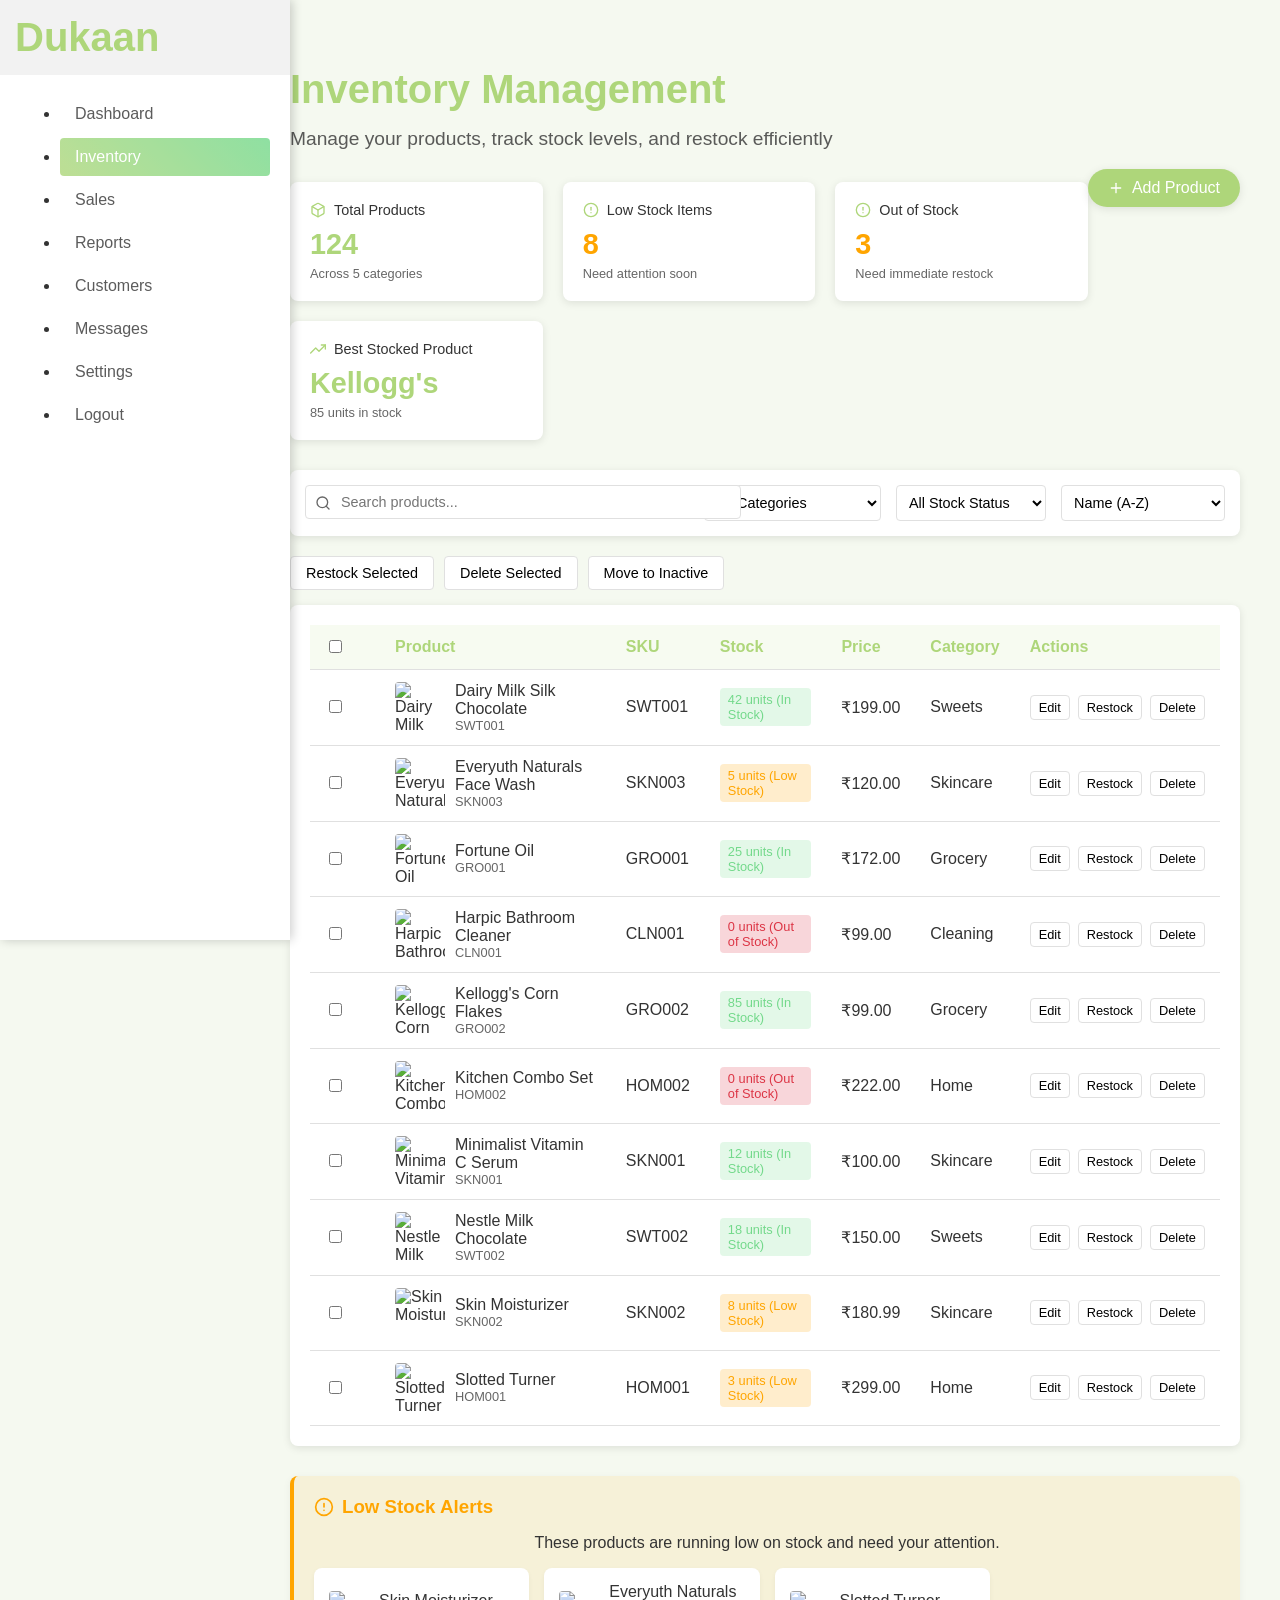
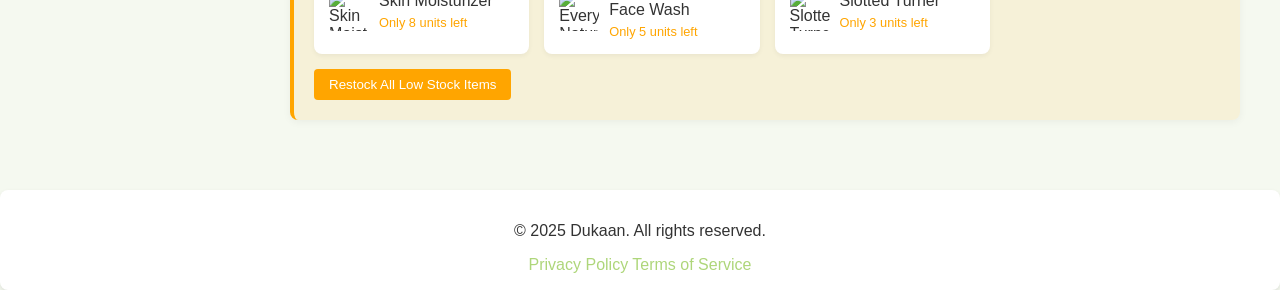
==== commit 4610109c: "Update Inventory.html" ====
--- a/Inventory.html
+++ b/Inventory.html
@@ -456,7 +456,7 @@
             <h3>Dukaan</h3>
             <ul class="nav flex-column">
                 <li class="nav-item">
-                    <a class="nav-link" href="retailer-dashboard.html">Dashboard</a>
+                    <a class="nav-link" href="index.html">Dashboard</a>
                 </li>
                 <li class="nav-item">
                     <a class="nav-link active" href="Inventory.html">Inventory</a>
@@ -471,10 +471,13 @@
                     <a class="nav-link" href="#">Customers</a>
                 </li>
                 <li class="nav-item">
+                    <a class="nav-link" href="message.html">Messages</a>
+                </li>
+                <li class="nav-item">
                     <a class="nav-link" href="#">Settings</a>
                 </li>
                 <li class="nav-item">
-                    <a class="nav-link" href="index.html">Logout</a>
+                    <a class="nav-link" href="https://kirana-kart-delight.lovable.app/login">Logout</a>
                 </li>
             </ul>
         </div>
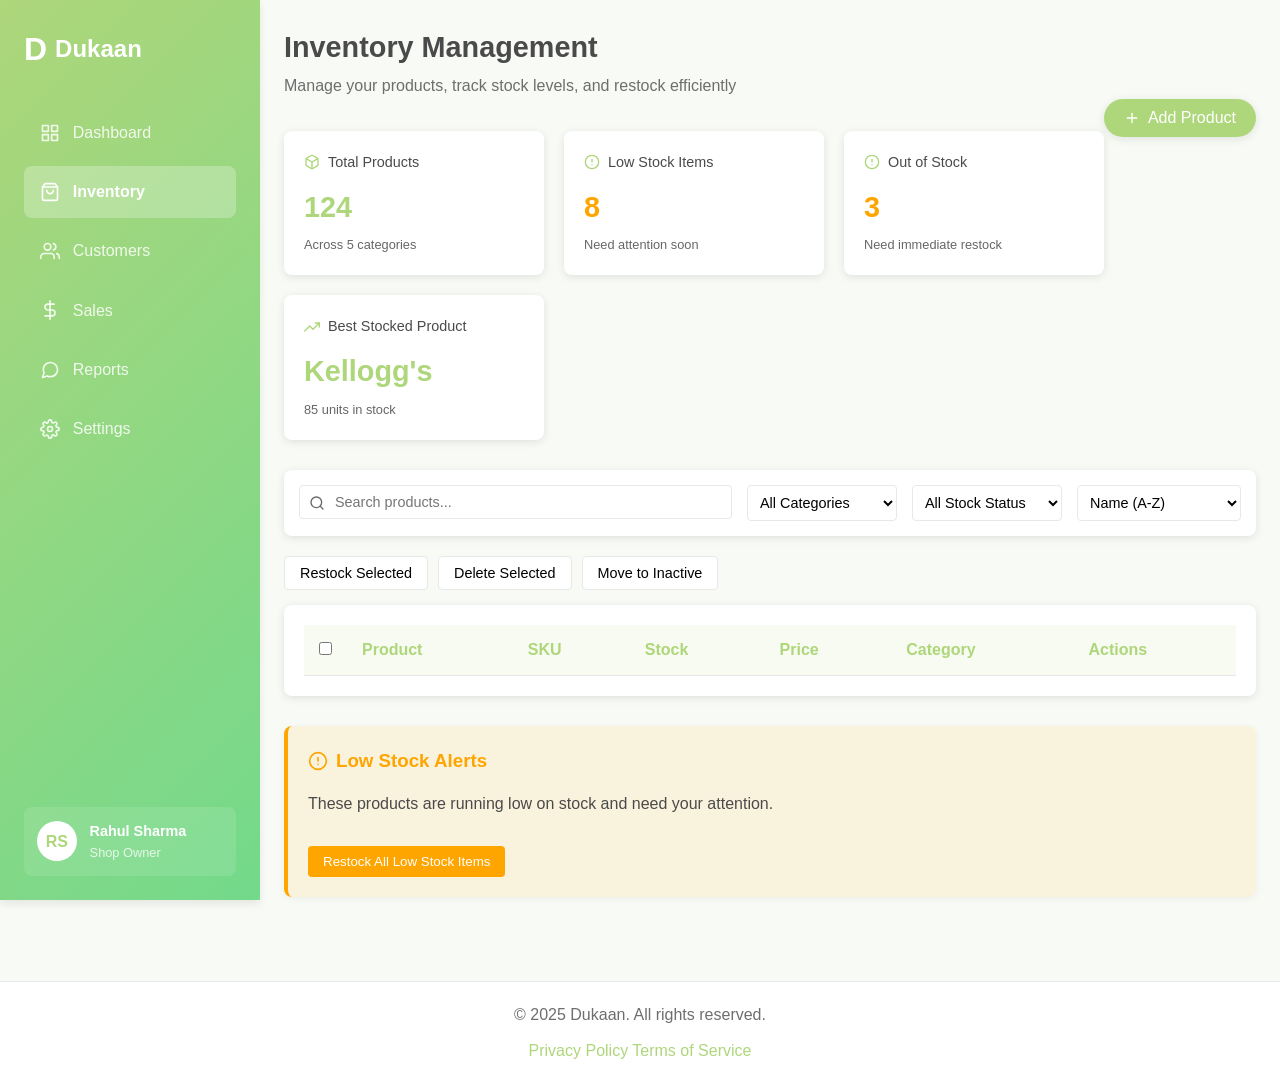
==== commit d8df78d1: "Update Inventory.html" ====
--- a/Inventory.html
+++ b/Inventory.html
@@ -1,12 +1,184 @@
 <!DOCTYPE html>
 <html lang="en">
+
 <head>
     <meta charset="UTF-8">
     <meta name="viewport" content="width=device-width, initial-scale=1.0">
     <title>Inventory - Dukaan</title>
-    <link rel="stylesheet" href="styles.css">
     <link rel="icon" href="fevicon.png" type="image/png">
     <style>
+        /* Base Styles and Variables */
+        :root {
+            --primary-color: #AED67A;
+            --primary-dark: #8EB85A;
+            --primary-light: #C5E49C;
+            --secondary-color: #73D98B;
+            --accent-color: #FFA500;
+            --text-color: #4A4A4A;
+            --text-light: #6E6E6E;
+            --bg-color: #F8FAF5;
+            --card-bg: #FFFFFF;
+            --border-color: #E8E8E8;
+            --shadow-sm: 0 2px 4px rgba(0, 0, 0, 0.05);
+            --shadow-md: 0 4px 8px rgba(0, 0, 0, 0.08);
+            --shadow-lg: 0 8px 16px rgba(0, 0, 0, 0.1);
+            --radius-sm: 8px;
+            --radius-md: 12px;
+            --radius-lg: 20px;
+            --transition-fast: 0.2s ease;
+            --transition-normal: 0.3s ease;
+            --font-family: 'Segoe UI', 'Helvetica Neue', Arial, sans-serif;
+        }
+
+        /* Reset and Base Styles */
+        * {
+            margin: 0;
+            padding: 0;
+            box-sizing: border-box;
+        }
+
+        body {
+            font-family: var(--font-family);
+            background-color: var(--bg-color);
+            color: var(--text-color);
+            line-height: 1.6;
+            overflow-x: hidden;
+        }
+
+        /* Layout */
+        .dashboard-container {
+            display: flex;
+            min-height: 100vh;
+        }
+
+        /* Sidebar - Same as Dashboard */
+        .sidebar {
+            width: 260px;
+            background: linear-gradient(135deg, var(--primary-color), var(--secondary-color));
+            color: white;
+            padding: 1.5rem;
+            position: fixed;
+            height: 100vh;
+            left: 0;
+            top: 0;
+            z-index: 100;
+            box-shadow: var(--shadow-md);
+            transition: transform var(--transition-normal);
+        }
+
+        .sidebar-header {
+            display: flex;
+            align-items: center;
+            margin-bottom: 2rem;
+        }
+
+        .sidebar-logo {
+            font-size: 2rem;
+            font-weight: bold;
+            margin-right: 0.5rem;
+        }
+
+        .sidebar-title {
+            font-size: 1.5rem;
+            font-weight: bold;
+        }
+
+        .sidebar-nav {
+            margin-top: 2rem;
+        }
+
+        .nav-item {
+            margin-bottom: 0.5rem;
+            list-style: none;
+        }
+
+        .nav-link {
+            display: flex;
+            align-items: center;
+            padding: 0.8rem 1rem;
+            color: rgba(255, 255, 255, 0.85);
+            text-decoration: none;
+            border-radius: var(--radius-sm);
+            transition: all var(--transition-fast);
+        }
+
+        .nav-link:hover {
+            background-color: rgba(255, 255, 255, 0.15);
+            color: white;
+            transform: translateX(5px);
+        }
+
+        .nav-link.active {
+            background-color: rgba(255, 255, 255, 0.25);
+            color: white;
+            font-weight: 600;
+        }
+
+        .nav-icon {
+            margin-right: 0.8rem;
+            width: 20px;
+            height: 20px;
+        }
+
+        .sidebar-footer {
+            position: absolute;
+            bottom: 1.5rem;
+            width: calc(100% - 3rem);
+        }
+
+        .user-info {
+            display: flex;
+            align-items: center;
+            padding: 0.8rem;
+            background-color: rgba(255, 255, 255, 0.1);
+            border-radius: var(--radius-sm);
+        }
+
+        .user-avatar {
+            width: 40px;
+            height: 40px;
+            border-radius: 50%;
+            background-color: white;
+            display: flex;
+            align-items: center;
+            justify-content: center;
+            margin-right: 0.8rem;
+            font-weight: bold;
+            color: var(--primary-color);
+        }
+
+        .user-name {
+            font-weight: 600;
+            font-size: 0.9rem;
+        }
+
+        .user-role {
+            font-size: 0.8rem;
+            opacity: 0.8;
+        }
+
+        /* Main Content */
+        .main-content {
+            flex: 1;
+            padding: 1.5rem;
+            margin-left: 260px;
+        }
+
+        /* Header */
+        .dashboard-header {
+            margin-bottom: 2rem;
+        }
+
+        .dashboard-header h1 {
+            font-size: 1.8rem;
+            margin-bottom: 0.2rem;
+        }
+
+        .dashboard-header p {
+            color: var(--text-light);
+            margin-bottom: 0;
+        }
+
         /* Inventory Page Specific Styles */
         .inventory-cards {
             display: grid;
@@ -16,7 +188,7 @@
         }
 
         .inventory-card {
-            background-color: var(--card-bg-color);
+            background-color: var(--card-bg);
             border-radius: 8px;
             padding: 20px;
             box-shadow: 0 2px 8px rgba(0, 0, 0, 0.1);
@@ -89,7 +261,7 @@
             flex-wrap: wrap;
             gap: 15px;
             margin-bottom: 20px;
-            background-color: var(--card-bg-color);
+            background-color: var(--card-bg);
             border-radius: 8px;
             padding: 15px;
             box-shadow: 0 2px 8px rgba(0, 0, 0, 0.1);
@@ -132,7 +304,7 @@
 
         .inventory-table-container {
             overflow-x: auto;
-            background-color: var(--card-bg-color);
+            background-color: var(--card-bg);
             border-radius: 8px;
             padding: 20px;
             box-shadow: 0 2px 8px rgba(0, 0, 0, 0.1);
@@ -241,7 +413,7 @@
         }
 
         .bulk-action-btn {
-            background-color: var(--card-bg-color);
+            background-color: var(--card-bg);
             border: 1px solid var(--border-color);
             border-radius: 4px;
             padding: 8px 15px;
@@ -355,7 +527,7 @@
         }
 
         .modal-content {
-            background-color: var(--card-bg-color);
+            background-color: var(--card-bg);
             margin: 50px auto;
             padding: 30px;
             border-radius: 8px;
@@ -436,59 +608,276 @@
             background-color: var(--secondary-color);
             transform: scale(1.05);
         }
+
+        /* Mobile Navigation */
+        .nav-toggle {
+            display: none;
+            position: fixed;
+            top: 15px;
+            left: 15px;
+            z-index: 200;
+            background-color: var(--primary-color);
+            color: white;
+            border: none;
+            border-radius: 50%;
+            width: 40px;
+            height: 40px;
+            display: flex;
+            align-items: center;
+            justify-content: center;
+            cursor: pointer;
+            box-shadow: var(--shadow-sm);
+            transition: all var(--transition-normal);
+        }
+
+        .nav-toggle:hover {
+            background-color: var(--primary-dark);
+            transform: scale(1.1);
+        }
+
+        /* Responsive Styles */
+        @media (max-width: 992px) {
+            .sidebar {
+                width: 80px;
+                padding: 1.5rem 0.5rem;
+            }
+
+            .sidebar-title,
+            .user-name,
+            .user-role {
+                display: none;
+            }
+
+            .sidebar-logo {
+                margin-right: 0;
+            }
+
+            .sidebar-header {
+                justify-content: center;
+            }
+
+            .nav-link {
+                justify-content: center;
+                padding: 0.8rem;
+            }
+
+            .nav-icon {
+                margin-right: 0;
+            }
+
+            .user-info {
+                justify-content: center;
+                padding: 0.8rem;
+            }
+
+            .user-avatar {
+                margin-right: 0;
+            }
+
+            .main-content {
+                margin-left: 80px;
+            }
+        }
+
+        @media (max-width: 768px) {
+            .sidebar {
+                transform: translateX(-100%);
+                z-index: 1000;
+            }
+
+            .sidebar.open {
+                transform: translateX(0);
+            }
+
+            .main-content {
+                margin-left: 0;
+            }
+
+            .nav-toggle {
+                display: flex;
+            }
+
+            .inventory-cards {
+                grid-template-columns: repeat(auto-fill, minmax(200px, 1fr));
+            }
+        }
+
+        @media (max-width: 576px) {
+            .inventory-cards {
+                grid-template-columns: 1fr;
+            }
+        }
+
+        /* Loader */
+        .loader {
+            position: fixed;
+            top: 0;
+            left: 0;
+            width: 100%;
+            height: 100%;
+            background-color: var(--bg-color);
+            display: flex;
+            justify-content: center;
+            align-items: center;
+            z-index: 9999;
+        }
+
+        .glowing-text {
+            font-size: 2.5rem;
+            font-weight: bold;
+            color: var(--primary-color);
+            animation: glow 1.5s ease-in-out infinite alternate;
+        }
+
+        @keyframes glow {
+            from {
+                text-shadow: 0 0 5px rgba(174, 214, 122, 0.5), 0 0 10px rgba(174, 214, 122, 0.3);
+            }
+
+            to {
+                text-shadow: 0 0 10px rgba(174, 214, 122, 0.8), 0 0 20px rgba(174, 214, 122, 0.5), 0 0 30px rgba(174, 214, 122, 0.3);
+            }
+        }
+
+        /* Footer */
+        .footer {
+            background-color: var(--card-bg);
+            padding: 20px;
+            text-align: center;
+            margin-top: 30px;
+            border-top: 1px solid var(--border-color);
+        }
+
+        .footer p {
+            margin-bottom: 10px;
+            color: var(--text-light);
+        }
+
+        .footer a {
+            color: var(--primary-color);
+            text-decoration: none;
+            transition: color var(--transition-fast);
+        }
+
+        .footer a:hover {
+            color: var(--primary-dark);
+            text-decoration: underline;
+        }
     </style>
 </head>
+
 <body>
-    <div id="loader" class="loader">
-        <div class="glowing-text">Dukaan</div>
-    </div>
-
-    <button class="nav-toggle" id="navToggle" aria-label="Toggle navigation">
-        <svg xmlns="http://www.w3.org/2000/svg" width="24" height="24" viewBox="0 0 24 24" fill="none" stroke="currentColor" stroke-width="2" stroke-linecap="round" stroke-linejoin="round">
+    <!-- <button class="nav-toggle" id="navToggle" aria-label="Toggle navigation">
+        <svg xmlns="http://www.w3.org/2000/svg" width="24" height="24" viewBox="0 0 24 24" fill="none"
+            stroke="currentColor" stroke-width="2" stroke-linecap="round" stroke-linejoin="round">
             <line x1="3" y1="12" x2="21" y2="12"></line>
             <line x1="3" y1="6" x2="21" y2="6"></line>
             <line x1="3" y1="18" x2="21" y2="18"></line>
         </svg>
-    </button>
+    </button> -->
 
     <div class="dashboard-container">
+        <!-- Sidebar - Same as Dashboard -->
         <div class="sidebar" id="sidebar">
-            <h3>Dukaan</h3>
-            <ul class="nav flex-column">
+            <div class="sidebar-header">
+                <div class="sidebar-logo">D</div>
+                <div class="sidebar-title">Dukaan</div>
+            </div>
+            <ul class="sidebar-nav">
                 <li class="nav-item">
-                    <a class="nav-link" href="index.html">Dashboard</a>
+                    <a href="dashboard.html" class="nav-link">
+                        <svg xmlns="http://www.w3.org/2000/svg" width="24" height="24" viewBox="0 0 24 24" fill="none"
+                            stroke="currentColor" stroke-width="2" stroke-linecap="round" stroke-linejoin="round"
+                            class="nav-icon">
+                            <rect x="3" y="3" width="7" height="7"></rect>
+                            <rect x="14" y="3" width="7" height="7"></rect>
+                            <rect x="14" y="14" width="7" height="7"></rect>
+                            <rect x="3" y="14" width="7" height="7"></rect>
+                        </svg>
+                        Dashboard
+                    </a>
                 </li>
                 <li class="nav-item">
-                    <a class="nav-link active" href="Inventory.html">Inventory</a>
+                    <a href="Inventory.html" class="nav-link active">
+                        <svg xmlns="http://www.w3.org/2000/svg" width="24" height="24" viewBox="0 0 24 24" fill="none"
+                            stroke="currentColor" stroke-width="2" stroke-linecap="round" stroke-linejoin="round"
+                            class="nav-icon">
+                            <path d="M6 2L3 6v14a2 2 0 0 0 2 2h14a2 2 0 0 0 2-2V6l-3-4z"></path>
+                            <line x1="3" y1="6" x2="21" y2="6"></line>
+                            <path d="M16 10a4 4 0 0 1-8 0"></path>
+                        </svg>
+                        Inventory
+                    </a>
                 </li>
                 <li class="nav-item">
-                    <a class="nav-link" href="Sales.html">Sales</a>
+                    <a href="#" class="nav-link">
+                        <svg xmlns="http://www.w3.org/2000/svg" width="24" height="24" viewBox="0 0 24 24" fill="none"
+                            stroke="currentColor" stroke-width="2" stroke-linecap="round" stroke-linejoin="round"
+                            class="nav-icon">
+                            <path d="M17 21v-2a4 4 0 0 0-4-4H5a4 4 0 0 0-4 4v2"></path>
+                            <circle cx="9" cy="7" r="4"></circle>
+                            <path d="M23 21v-2a4 4 0 0 0-3-3.87"></path>
+                            <path d="M16 3.13a4 4 0 0 1 0 7.75"></path>
+                        </svg>
+                        Customers
+                    </a>
                 </li>
                 <li class="nav-item">
-                    <a class="nav-link" href="Reports.html">Reports</a>
+                    <a href="Sales.html" class="nav-link">
+                        <svg xmlns="http://www.w3.org/2000/svg" width="24" height="24" viewBox="0 0 24 24" fill="none"
+                            stroke="currentColor" stroke-width="2" stroke-linecap="round" stroke-linejoin="round"
+                            class="nav-icon">
+                            <line x1="12" y1="1" x2="12" y2="23"></line>
+                            <path d="M17 5H9.5a3.5 3.5 0 0 0 0 7h5a3.5 3.5 0 0 1 0 7H6"></path>
+                        </svg>
+                        Sales
+                    </a>
                 </li>
                 <li class="nav-item">
-                    <a class="nav-link" href="#">Customers</a>
+                    <a href="Reports.html" class="nav-link">
+                        <svg xmlns="http://www.w3.org/2000/svg" width="24" height="24" viewBox="0 0 24 24" fill="none"
+                            stroke="currentColor" stroke-width="2" stroke-linecap="round" stroke-linejoin="round"
+                            class="nav-icon">
+                            <path
+                                d="M21 11.5a8.38 8.38 0 0 1-.9 3.8 8.5 8.5 0 0 1-7.6 4.7 8.38 8.38 0 0 1-3.8-.9L3 21l1.9-5.7a8.38 8.38 0 0 1-.9-3.8 8.5 8.5 0 0 1 4.7-7.6 8.38 8.38 0 0 1 3.8-.9h.5a8.48 8.48 0 0 1 8 8v.5z">
+                            </path>
+                        </svg>
+                        Reports
+                    </a>
                 </li>
                 <li class="nav-item">
-                    <a class="nav-link" href="message.html">Messages</a>
-                </li>
-                <li class="nav-item">
-                    <a class="nav-link" href="#">Settings</a>
-                </li>
-                <li class="nav-item">
-                    <a class="nav-link" href="https://kirana-kart-delight.lovable.app/login">Logout</a>
+                    <a href="#" class="nav-link">
+                        <svg xmlns="http://www.w3.org/2000/svg" width="24" height="24" viewBox="0 0 24 24" fill="none"
+                            stroke="currentColor" stroke-width="2" stroke-linecap="round" stroke-linejoin="round"
+                            class="nav-icon">
+                            <circle cx="12" cy="12" r="3"></circle>
+                            <path
+                                d="M19.4 15a1.65 1.65 0 0 0 .33 1.82l.06.06a2 2 0 0 1 0 2.83 2 2 0 0 1-2.83 0l-.06-.06a1.65 1.65 0 0 0-1.82-.33 1.65 1.65 0 0 0-1 1.51V21a2 2 0 0 1-2 2 2 2 0 0 1-2-2v-.09A1.65 1.65 0 0 0 9 19.4a1.65 1.65 0 0 0-1.82.33l-.06.06a2 2 0 0 1-2.83 0 2 2 0 0 1 0-2.83l.06-.06a1.65 1.65 0 0 0 .33-1.82 1.65 1.65 0 0 0-1.51-1H3a2 2 0 0 1-2-2 2 2 0 0 1 2-2h.09A1.65 1.65 0 0 0 4.6 9a1.65 1.65 0 0 0-.33-1.82l-.06-.06a2 2 0 0 1 0-2.83 2 2 0 0 1 2.83 0l.06.06a1.65 1.65 0 0 0 1.82.33H9a1.65 1.65 0 0 0 1-1.51V3a2 2 0 0 1 2-2 2 2 0 0 1 2 2v.09a1.65 1.65 0 0 0 1 1.51 1.65 1.65 0 0 0 1.82-.33l.06-.06a2 2 0 0 1 2.83 0 2 2 0 0 1 0 2.83l-.06.06a1.65 1.65 0 0 0-.33 1.82V9a1.65 1.65 0 0 0 1.51 1H21a2 2 0 0 1 2 2 2 2 0 0 1-2 2h-.09a1.65 1.65 0 0 0-1.51 1z">
+                            </path>
+                        </svg>
+                        Settings
+                    </a>
                 </li>
             </ul>
+            <div class="sidebar-footer">
+                <div class="user-info">
+                    <div class="user-avatar">RS</div>
+                    <div class="user-details">
+                        <div class="user-name">Rahul Sharma</div>
+                        <div class="user-role">Shop Owner</div>
+                    </div>
+                </div>
+            </div>
         </div>
 
         <div class="main-content">
             <div class="dashboard-header">
                 <h1>Inventory Management</h1>
                 <p>Manage your products, track stock levels, and restock efficiently</p>
-                
+
                 <button class="add-product-btn" onclick="openAddProductModal()">
-                    <svg xmlns="http://www.w3.org/2000/svg" width="16" height="16" viewBox="0 0 24 24" fill="none" stroke="currentColor" stroke-width="2" stroke-linecap="round" stroke-linejoin="round">
+                    <svg xmlns="http://www.w3.org/2000/svg" width="16" height="16" viewBox="0 0 24 24" fill="none"
+                        stroke="currentColor" stroke-width="2" stroke-linecap="round" stroke-linejoin="round">
                         <line x1="12" y1="5" x2="12" y2="19"></line>
                         <line x1="5" y1="12" x2="19" y2="12"></line>
                     </svg>
@@ -500,8 +889,11 @@
             <section class="inventory-cards">
                 <div class="inventory-card">
                     <div class="inventory-card-title">
-                        <svg xmlns="http://www.w3.org/2000/svg" width="16" height="16" viewBox="0 0 24 24" fill="none" stroke="currentColor" stroke-width="2" stroke-linecap="round" stroke-linejoin="round">
-                            <path d="M21 16V8a2 2 0 0 0-1-1.73l-7-4a2 2 0 0 0-2 0l-7 4A2 2 0 0 0 3 8v8a2 2 0 0 0 1 1.73l7 4a2 2 0 0 0 2 0l7-4A2 2 0 0 0 21 16z"></path>
+                        <svg xmlns="http://www.w3.org/2000/svg" width="16" height="16" viewBox="0 0 24 24" fill="none"
+                            stroke="currentColor" stroke-width="2" stroke-linecap="round" stroke-linejoin="round">
+                            <path
+                                d="M21 16V8a2 2 0 0 0-1-1.73l-7-4a2 2 0 0 0-2 0l-7 4A2 2 0 0 0 3 8v8a2 2 0 0 0 1 1.73l7 4a2 2 0 0 0 2 0l7-4A2 2 0 0 0 21 16z">
+                            </path>
                             <polyline points="3.27 6.96 12 12.01 20.73 6.96"></polyline>
                             <line x1="12" y1="22.08" x2="12" y2="12"></line>
                         </svg>
@@ -513,7 +905,8 @@
 
                 <div class="inventory-card warning">
                     <div class="inventory-card-title">
-                        <svg xmlns="http://www.w3.org/2000/svg" width="16" height="16" viewBox="0 0 24 24" fill="none" stroke="currentColor" stroke-width="2" stroke-linecap="round" stroke-linejoin="round">
+                        <svg xmlns="http://www.w3.org/2000/svg" width="16" height="16" viewBox="0 0 24 24" fill="none"
+                            stroke="currentColor" stroke-width="2" stroke-linecap="round" stroke-linejoin="round">
                             <circle cx="12" cy="12" r="10"></circle>
                             <line x1="12" y1="8" x2="12" y2="12"></line>
                             <line x1="12" y1="16" x2="12.01" y2="16"></line>
@@ -526,7 +919,8 @@
 
                 <div class="inventory-card warning">
                     <div class="inventory-card-title">
-                        <svg xmlns="http://www.w3.org/2000/svg" width="16" height="16" viewBox="0 0 24 24" fill="none" stroke="currentColor" stroke-width="2" stroke-linecap="round" stroke-linejoin="round">
+                        <svg xmlns="http://www.w3.org/2000/svg" width="16" height="16" viewBox="0 0 24 24" fill="none"
+                            stroke="currentColor" stroke-width="2" stroke-linecap="round" stroke-linejoin="round">
                             <circle cx="12" cy="12" r="10"></circle>
                             <line x1="12" y1="8" x2="12" y2="12"></line>
                             <line x1="12" y1="16" x2="12.01" y2="16"></line>
@@ -539,7 +933,8 @@
 
                 <div class="inventory-card">
                     <div class="inventory-card-title">
-                        <svg xmlns="http://www.w3.org/2000/svg" width="16" height="16" viewBox="0 0 24 24" fill="none" stroke="currentColor" stroke-width="2" stroke-linecap="round" stroke-linejoin="round">
+                        <svg xmlns="http://www.w3.org/2000/svg" width="16" height="16" viewBox="0 0 24 24" fill="none"
+                            stroke="currentColor" stroke-width="2" stroke-linecap="round" stroke-linejoin="round">
                             <polyline points="23 6 13.5 15.5 8.5 10.5 1 18"></polyline>
                             <polyline points="17 6 23 6 23 12"></polyline>
                         </svg>
@@ -553,7 +948,8 @@
             <!-- Inventory Filters Section -->
             <section class="inventory-filters">
                 <div class="search-bar">
-                    <svg xmlns="http://www.w3.org/2000/svg" width="16" height="16" viewBox="0 0 24 24" fill="none" stroke="currentColor" stroke-width="2" stroke-linecap="round" stroke-linejoin="round">
+                    <svg xmlns="http://www.w3.org/2000/svg" width="16" height="16" viewBox="0 0 24 24" fill="none"
+                        stroke="currentColor" stroke-width="2" stroke-linecap="round" stroke-linejoin="round">
                         <circle cx="11" cy="11" r="8"></circle>
                         <line x1="21" y1="21" x2="16.65" y2="16.65"></line>
                     </svg>
@@ -565,7 +961,7 @@
                         <option value="Grocery">Grocery</option>
                         <option value="Skincare">Skincare</option>
                         <option value="Sweets">Sweets</option>
-                        <option value="Cleaning">Cleaning & Sanitation</option>
+                        <option value="Cleaning">Cleaning</option>
                         <option value="Home">Home & Kitchen</option>
                     </select>
                 </div>
@@ -621,7 +1017,8 @@
             <!-- Low Stock Alerts Section -->
             <section class="low-stock-alerts">
                 <h3>
-                    <svg xmlns="http://www.w3.org/2000/svg" width="20" height="20" viewBox="0 0 24 24" fill="none" stroke="currentColor" stroke-width="2" stroke-linecap="round" stroke-linejoin="round">
+                    <svg xmlns="http://www.w3.org/2000/svg" width="20" height="20" viewBox="0 0 24 24" fill="none"
+                        stroke="currentColor" stroke-width="2" stroke-linecap="round" stroke-linejoin="round">
                         <circle cx="12" cy="12" r="10"></circle>
                         <line x1="12" y1="8" x2="12" y2="12"></line>
                         <line x1="12" y1="16" x2="12.01" y2="16"></line>
@@ -659,7 +1056,7 @@
                             <option value="Grocery">Grocery</option>
                             <option value="Skincare">Skincare</option>
                             <option value="Sweets">Sweets</option>
-                            <option value="Cleaning">Cleaning & Sanitation</option>
+                            <option value="Cleaning">Cleaning</option>
                             <option value="Home">Home & Kitchen</option>
                         </select>
                     </div>
@@ -699,22 +1096,22 @@
 
     <script>
         // Loader animation
-        window.addEventListener('load', function() {
+        window.addEventListener('load', function () {
             document.getElementById('loader').style.display = 'none';
         });
 
         // Mobile navigation toggle
-        document.addEventListener('DOMContentLoaded', function() {
+        document.addEventListener('DOMContentLoaded', function () {
             const navToggle = document.getElementById('navToggle');
             const sidebar = document.getElementById('sidebar');
 
-            navToggle.addEventListener('click', function() {
+            navToggle.addEventListener('click', function () {
                 sidebar.classList.toggle('open');
             });
 
-            document.addEventListener('click', function(e) {
-                if (window.innerWidth <= 768 && 
-                    !e.target.closest('#sidebar') && 
+            document.addEventListener('click', function (e) {
+                if (window.innerWidth <= 768 &&
+                    !e.target.closest('#sidebar') &&
                     !e.target.closest('#navToggle')) {
                     sidebar.classList.remove('open');
                 }
@@ -727,7 +1124,7 @@
         // Sample product data
         const products = [
             { id: 1, name: 'Fortune Oil', sku: 'GRO001', stock: 25, price: 172.00, category: 'Grocery', image: 'https://instamart-media-assets.swiggy.com/swiggy/image/upload/fl_lossy,f_auto,q_auto,h_600/ua3kmc9rw870bwnbzdaa' },
-            { id: 2, name: 'Kellogg\'s Corn Flakes', sku: 'GRO002', stock: 85, price: 99.00, category: 'Grocery', image: 'https://instamart-media-assets.swiggy.com/swiggy/image/upload/fl_lossy,f_auto,q_auto,h_600/kpag3dop5kdhg1zxlpjg' },
+            { id: 2, name: 'Kellogg\'s Corn Flakes', sku: 'GRO002', stock: 85, price: 99.00, category: 'Grocery', image: 'https://instamart-media-assets.swiggy.com/swiggy/image/upload/fl_lossy,f_auto,q_auto,h_600/kp ag3dop5kdhg1zxlpjg' },
             { id: 3, name: 'Dairy Milk Silk Chocolate', sku: 'SWT001', stock: 42, price: 199.00, category: 'Sweets', image: 'https://instamart-media-assets.swiggy.com/swiggy/image/upload/fl_lossy,f_auto,q_auto,h_600/NI_CATALOG/IMAGES/CIW/2025/2/26/30869600-edc1-4a7e-9b64-8a89ee0a4ff3_47518_1.png' },
             { id: 4, name: 'Nestle Milk Chocolate', sku: 'SWT002', stock: 18, price: 150.00, category: 'Sweets', image: 'https://instamart-media-assets.swiggy.com/swiggy/image/upload/fl_lossy,f_auto,q_auto,h_600/NI_CATALOG/IMAGES/CIW/2024/11/15/00de4990-6951-46f4-a639-a4695a3f1dcb_201530_1.png' },
             { id: 5, name: 'Minimalist Vitamin C Serum', sku: 'SKN001', stock: 12, price: 100.00, category: 'Skincare', image: 'https://instamart-media-assets.swiggy.com/swiggy/image/upload/fl_lossy,f_auto,q_auto,h_600/85625ef50ade3dd6c4efd916960957c7' },
@@ -742,16 +1139,16 @@
         function loadProductData() {
             const tableBody = document.getElementById('productTableBody');
             tableBody.innerHTML = '';
-            
+
             const filteredProducts = filterProductsData();
-            
+
             filteredProducts.forEach(product => {
                 const row = document.createElement('tr');
-                
+
                 // Determine stock status
                 let stockStatus = 'in-stock';
                 let stockStatusText = 'In Stock';
-                
+
                 if (product.stock === 0) {
                     stockStatus = 'out-of-stock';
                     stockStatusText = 'Out of Stock';
@@ -759,7 +1156,7 @@
                     stockStatus = 'low-stock';
                     stockStatusText = 'Low Stock';
                 }
-                
+
                 row.innerHTML = `
                     <td class="checkbox-cell">
                         <input type="checkbox" class="product-checkbox" data-id="${product.id}">
@@ -785,10 +1182,10 @@
                         </div>
                     </td>
                 `;
-                
+
                 tableBody.appendChild(row);
             });
-            
+
             // Load low stock items
             loadLowStockItems();
         }
@@ -799,25 +1196,25 @@
             const categoryFilter = document.getElementById('categoryFilter').value;
             const stockFilter = document.getElementById('stockFilter').value;
             const sortBy = document.getElementById('sortBy').value;
-            
+
             let filteredProducts = [...products];
-            
+
             // Apply search filter
             if (searchTerm) {
-                filteredProducts = filteredProducts.filter(product => 
-                    product.name.toLowerCase().includes(searchTerm) || 
+                filteredProducts = filteredProducts.filter(product =>
+                    product.name.toLowerCase().includes(searchTerm) ||
                     product.sku.toLowerCase().includes(searchTerm) ||
                     product.category.toLowerCase().includes(searchTerm)
                 );
             }
-            
+
             // Apply category filter
             if (categoryFilter) {
-                filteredProducts = filteredProducts.filter(product => 
+                filteredProducts = filteredProducts.filter(product =>
                     product.category.includes(categoryFilter)
                 );
             }
-            
+
             // Apply stock filter
             if (stockFilter) {
                 if (stockFilter === 'in-stock') {
@@ -828,29 +1225,29 @@
                     filteredProducts = filteredProducts.filter(product => product.stock === 0);
                 }
             }
-            
+
             // Apply sorting
             if (sortBy) {
                 const [field, direction] = sortBy.split('-');
-                
+
                 filteredProducts.sort((a, b) => {
                     if (field === 'name') {
-                        return direction === 'asc' 
-                            ? a.name.localeCompare(b.name) 
+                        return direction === 'asc'
+                            ? a.name.localeCompare(b.name)
                             : b.name.localeCompare(a.name);
                     } else if (field === 'stock') {
-                        return direction === 'asc' 
-                            ? a.stock - b.stock 
+                        return direction === 'asc'
+                            ? a.stock - b.stock
                             : b.stock - a.stock;
                     } else if (field === 'price') {
-                        return direction === 'asc' 
-                            ? a.price - b.price 
+                        return direction === 'asc'
+                            ? a.price - b.price
                             : b.price - a.price;
                     }
                     return 0;
                 });
             }
-            
+
             return filteredProducts;
         }
 
@@ -863,18 +1260,18 @@
         function loadLowStockItems() {
             const lowStockContainer = document.getElementById('lowStockItems');
             lowStockContainer.innerHTML = '';
-            
+
             const lowStockProducts = products.filter(product => product.stock > 0 && product.stock <= 10);
-            
+
             if (lowStockProducts.length === 0) {
                 lowStockContainer.innerHTML = '<p>No low stock items at the moment.</p>';
                 return;
             }
-            
+
             lowStockProducts.forEach(product => {
                 const item = document.createElement('div');
                 item.className = 'low-stock-item';
-                
+
                 item.innerHTML = `
                     <img src="${product.image}" alt="${product.name}">
                     <div class="low-stock-item-info">
@@ -882,7 +1279,7 @@
                         <div class="low-stock-item-stock">Only ${product.stock} units left</div>
                     </div>
                 `;
-                
+
                 lowStockContainer.appendChild(item);
             });
         }
@@ -891,7 +1288,7 @@
         function toggleSelectAll() {
             const selectAll = document.getElementById('selectAll');
             const checkboxes = document.querySelectorAll('.product-checkbox');
-            
+
             checkboxes.forEach(checkbox => {
                 checkbox.checked = selectAll.checked;
             });
@@ -906,14 +1303,14 @@
         // Bulk restock action
         function bulkRestock() {
             const selectedIds = getSelectedProductIds();
-            
+
             if (selectedIds.length === 0) {
                 alert('Please select at least one product to restock.');
                 return;
             }
-            
+
             const confirmRestock = confirm(`Are you sure you want to restock ${selectedIds.length} selected products?`);
-            
+
             if (confirmRestock) {
                 // In a real application, this would send a request to the server
                 // For this demo, we'll just update the local data
@@ -923,7 +1320,7 @@
                         product.stock += 20; // Add 20 units to stock
                     }
                 });
-                
+
                 alert(`Successfully restocked ${selectedIds.length} products.`);
                 loadProductData();
             }
@@ -932,14 +1329,14 @@
         // Bulk delete action
         function bulkDelete() {
             const selectedIds = getSelectedProductIds();
-            
+
             if (selectedIds.length === 0) {
                 alert('Please select at least one product to delete.');
                 return;
             }
-            
+
             const confirmDelete = confirm(`Are you sure you want to delete ${selectedIds.length} selected products? This action cannot be undone.`);
-            
+
             if (confirmDelete) {
                 // In a real application, this would send a request to the server
                 // For this demo, we'll just update the local data
@@ -949,7 +1346,7 @@
                         products.splice(index, 1);
                     }
                 });
-                
+
                 alert(`Successfully deleted ${selectedIds.length} products.`);
                 loadProductData();
             }
@@ -958,14 +1355,14 @@
         // Bulk move to inactive action
         function bulkInactive() {
             const selectedIds = getSelectedProductIds();
-            
+
             if (selectedIds.length === 0) {
                 alert('Please select at least one product to move to inactive.');
                 return;
             }
-            
+
             const confirmMove = confirm(`Are you sure you want to move ${selectedIds.length} selected products to inactive?`);
-            
+
             if (confirmMove) {
                 // In a real application, this would send a request to the server
                 // For this demo, we'll just show an alert
@@ -977,21 +1374,21 @@
         // Restock all low stock items
         function restockAll() {
             const lowStockProducts = products.filter(product => product.stock > 0 && product.stock <= 10);
-            
+
             if (lowStockProducts.length === 0) {
                 alert('No low stock items to restock.');
                 return;
             }
-            
+
             const confirmRestock = confirm(`Are you sure you want to restock all ${lowStockProducts.length} low stock items?`);
-            
+
             if (confirmRestock) {
                 // In a real application, this would send a request to the server
                 // For this demo, we'll just update the local data
                 lowStockProducts.forEach(product => {
                     product.stock += 20; // Add 20 units to stock
                 });
-                
+
                 alert(`Successfully restocked ${lowStockProducts.length} products.`);
                 loadProductData();
             }
@@ -1005,7 +1402,7 @@
 
         function restockProduct(id) {
             const product = products.find(p => p.id === id);
-            
+
             if (product) {
                 product.stock += 20; // Add 20 units to stock
                 alert(`Successfully restocked ${product.name}.`);
@@ -1015,10 +1412,10 @@
 
         function deleteProduct(id) {
             const confirmDelete = confirm('Are you sure you want to delete this product? This action cannot be undone.');
-            
+
             if (confirmDelete) {
                 const index = products.findIndex(p => p.id === id);
-                
+
                 if (index !== -1) {
                     products.splice(index, 1);
                     alert('Product deleted successfully.');
@@ -1039,17 +1436,17 @@
 
         function addProduct(event) {
             event.preventDefault();
-            
+
             const name = document.getElementById('productName').value;
             const sku = document.getElementById('productSKU').value;
             const category = document.getElementById('productCategory').value;
             const price = parseFloat(document.getElementById('productPrice').value);
             const stock = parseInt(document.getElementById('productStock').value);
             const image = document.getElementById('productImage').value || 'https://via.placeholder.com/100';
-            
+
             // Generate a new ID (in a real application, this would be handled by the server)
             const newId = Math.max(...products.map(p => p.id)) + 1;
-            
+
             // Add the new product to the array
             products.push({
                 id: newId,
@@ -1060,11 +1457,12 @@
                 stock,
                 image
             });
-            
+
             alert('Product added successfully!');
             closeAddProductModal();
             loadProductData();
         }
     </script>
 </body>
+
 </html>
